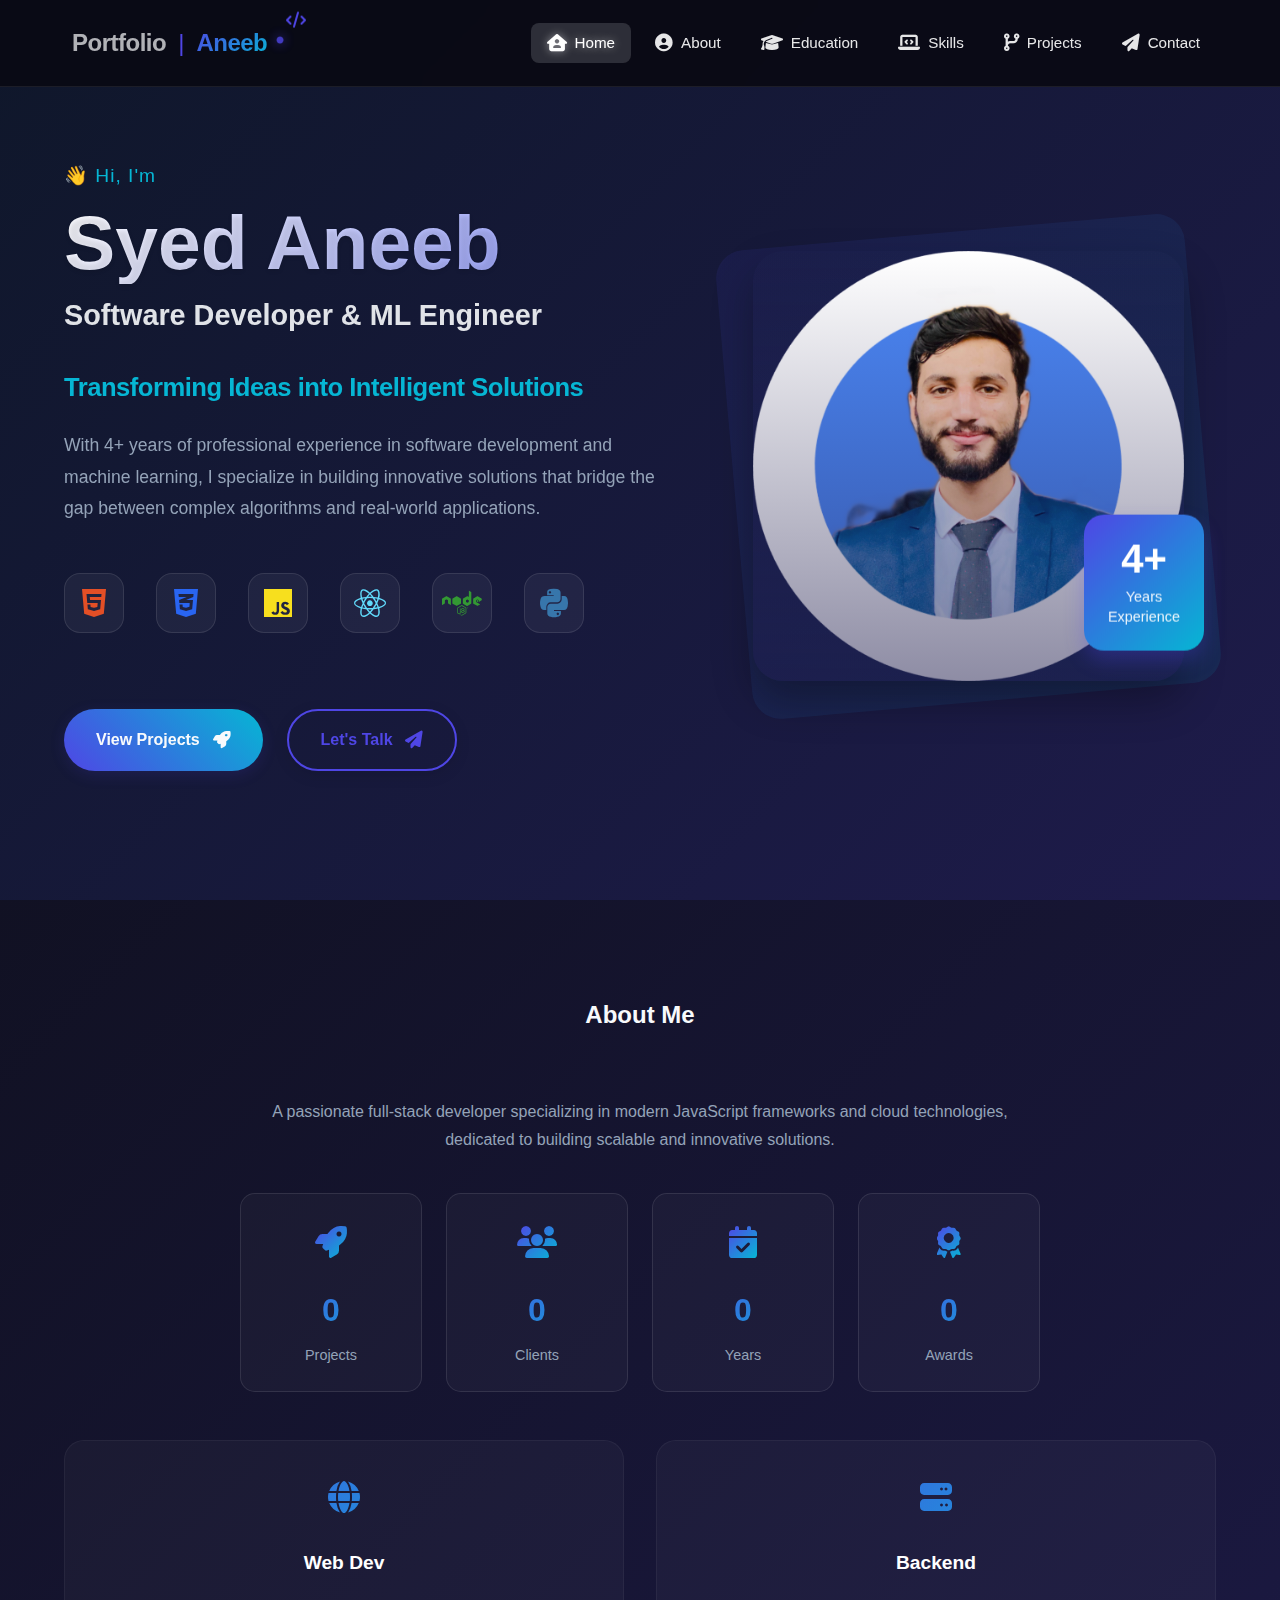
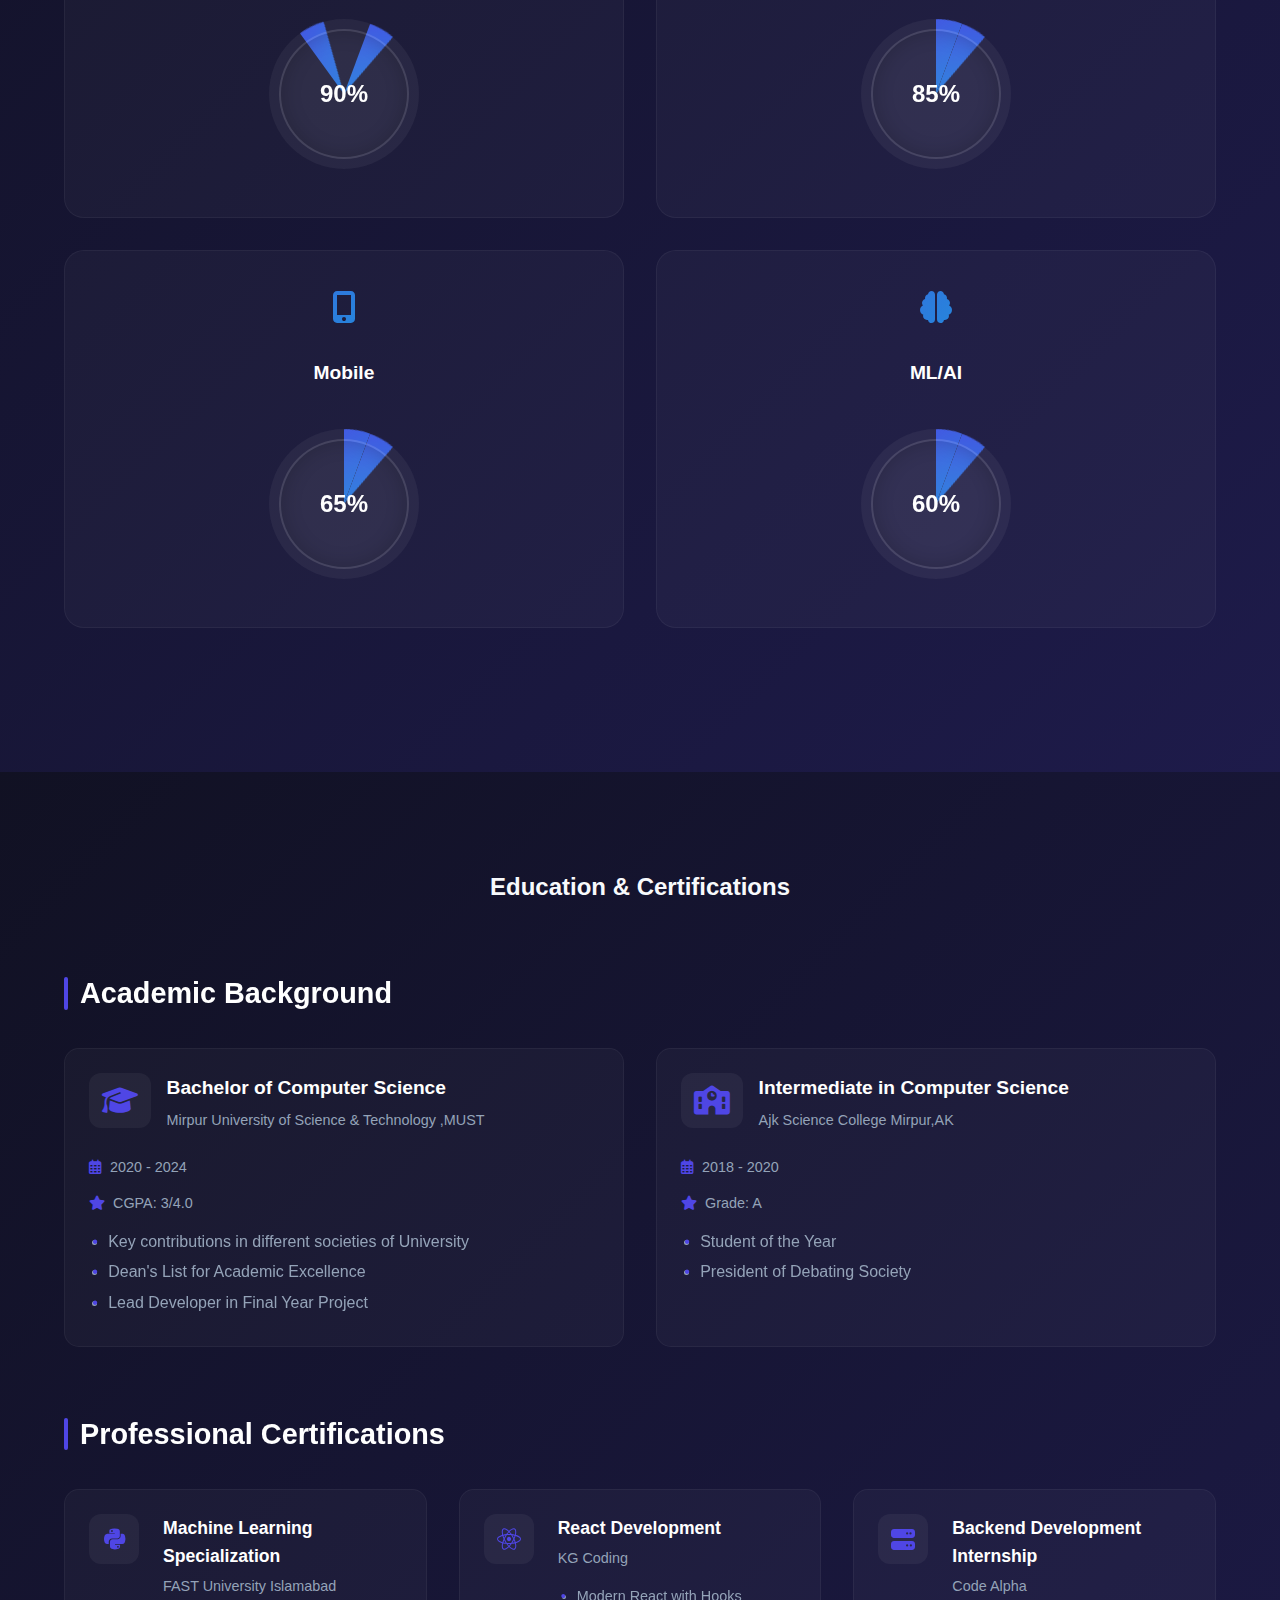
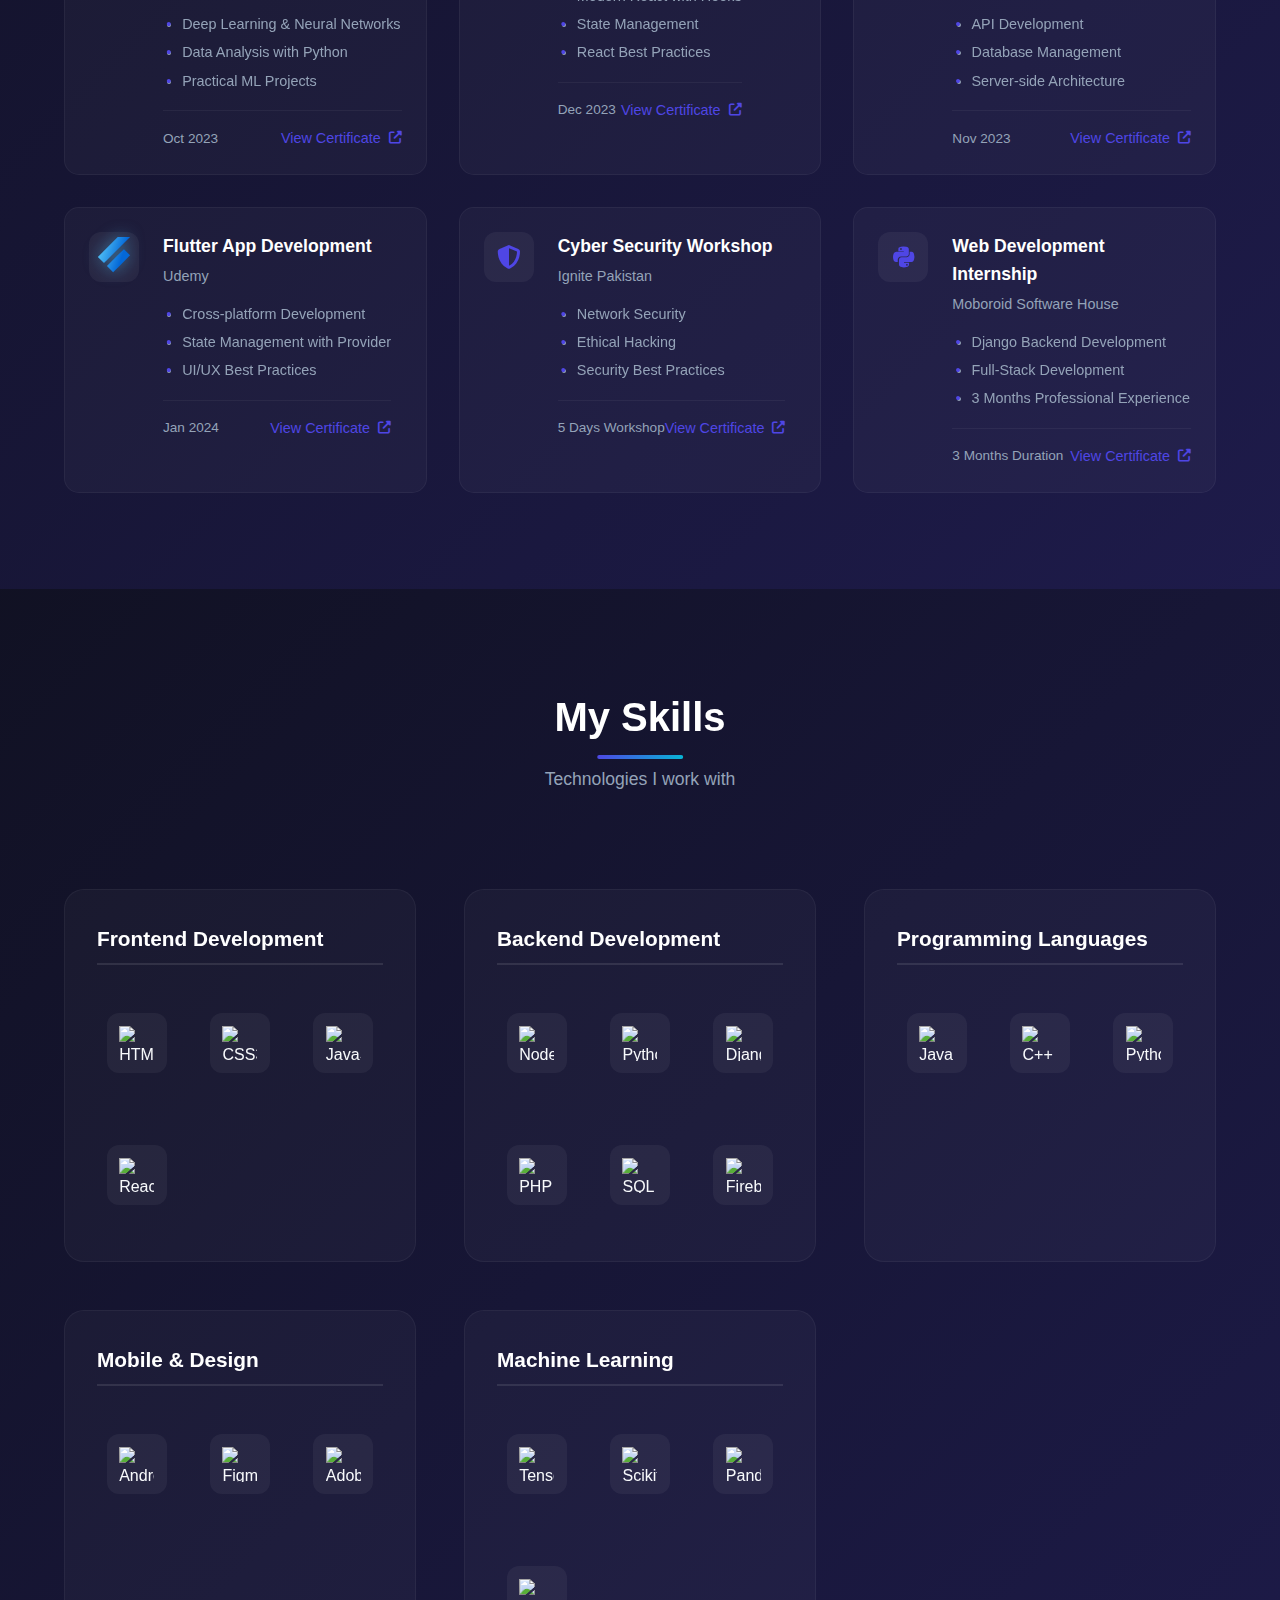
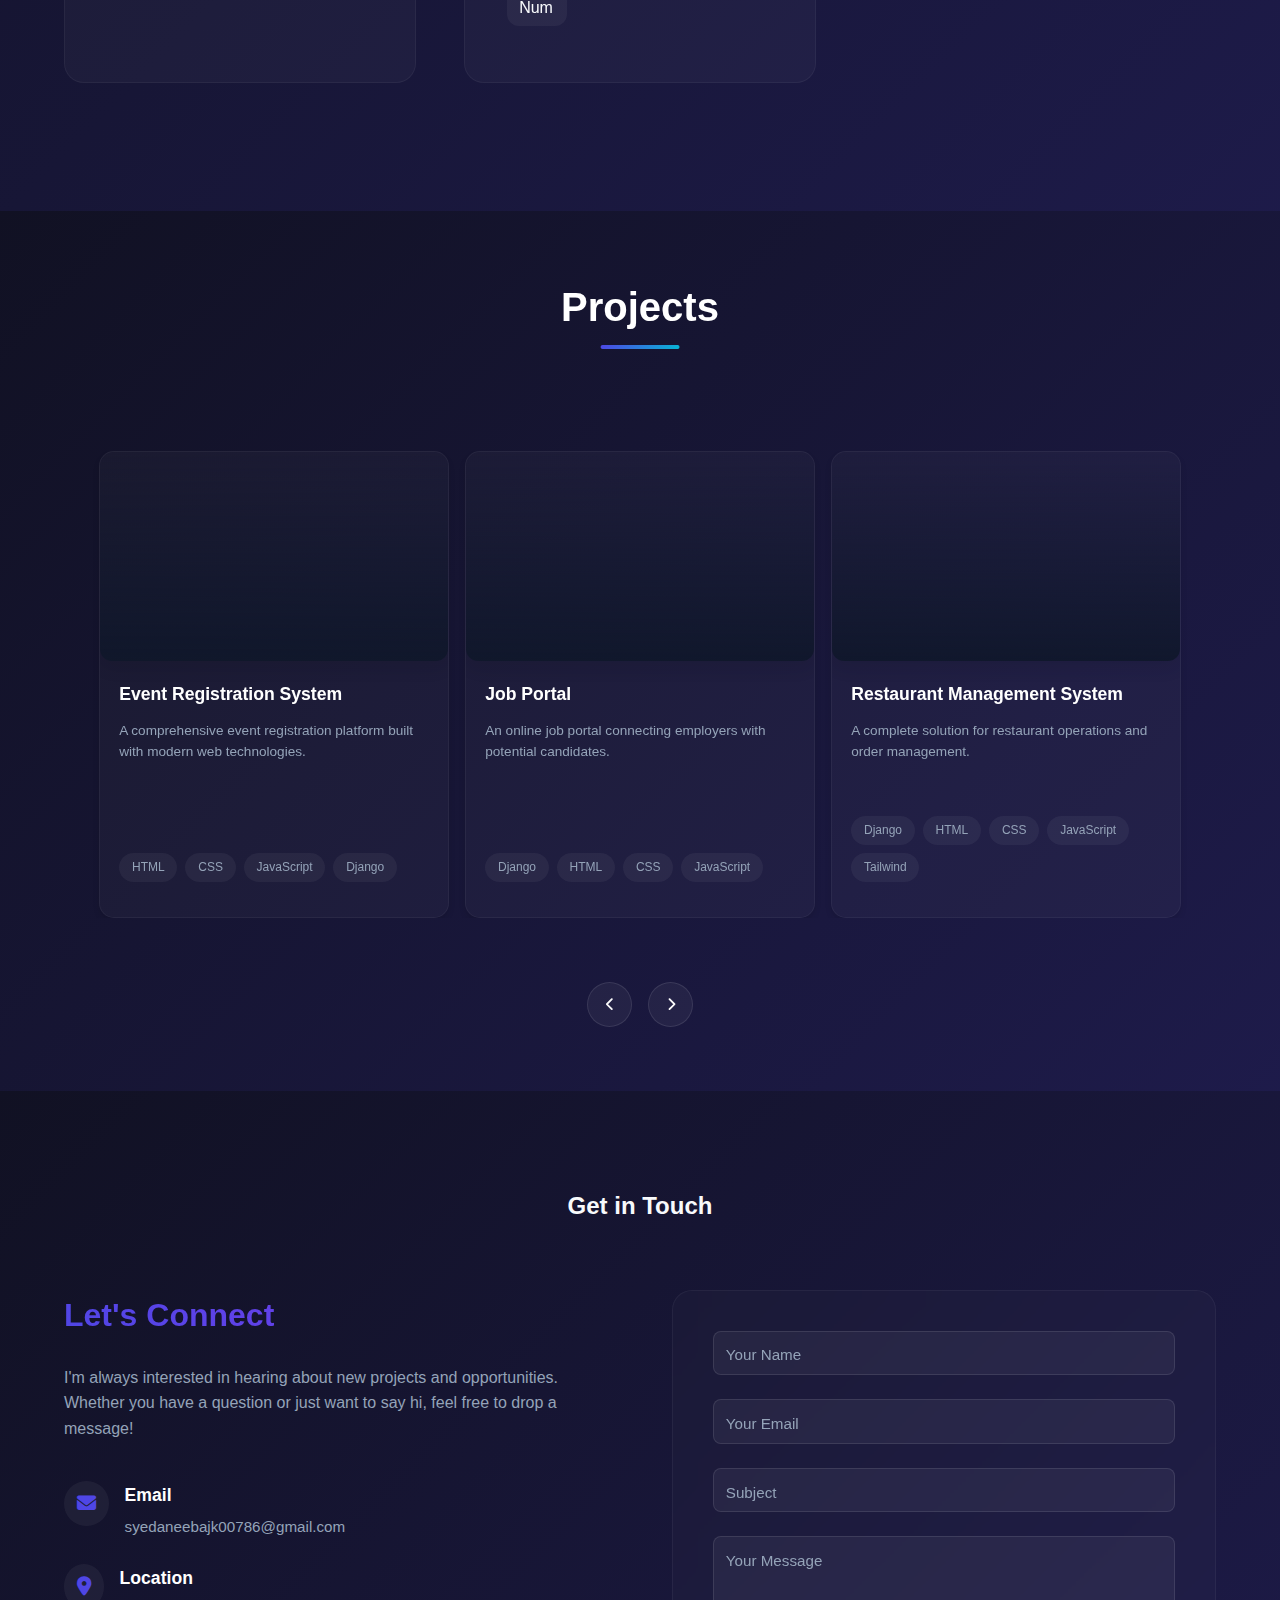
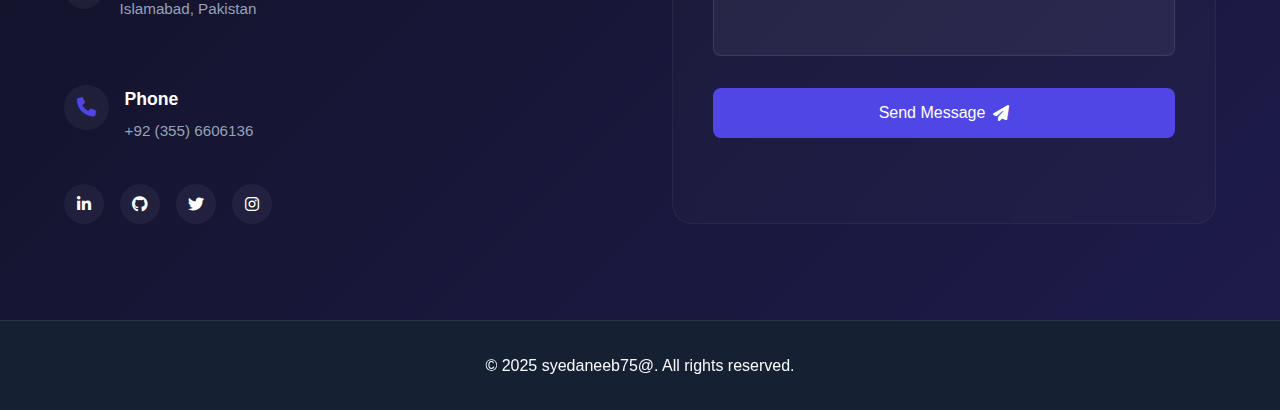
==== index.html @ 573201ad "Create index.html" ====
<!DOCTYPE html>
<html>
<head>
    <meta http-equiv="refresh" content="0; url=html/index.html">
    <title>Redirecting...</title>
</head>
<body>
    <p>If you are not redirected automatically, <a href="html/index.html">click here</a>.</p>
</body>
</html>
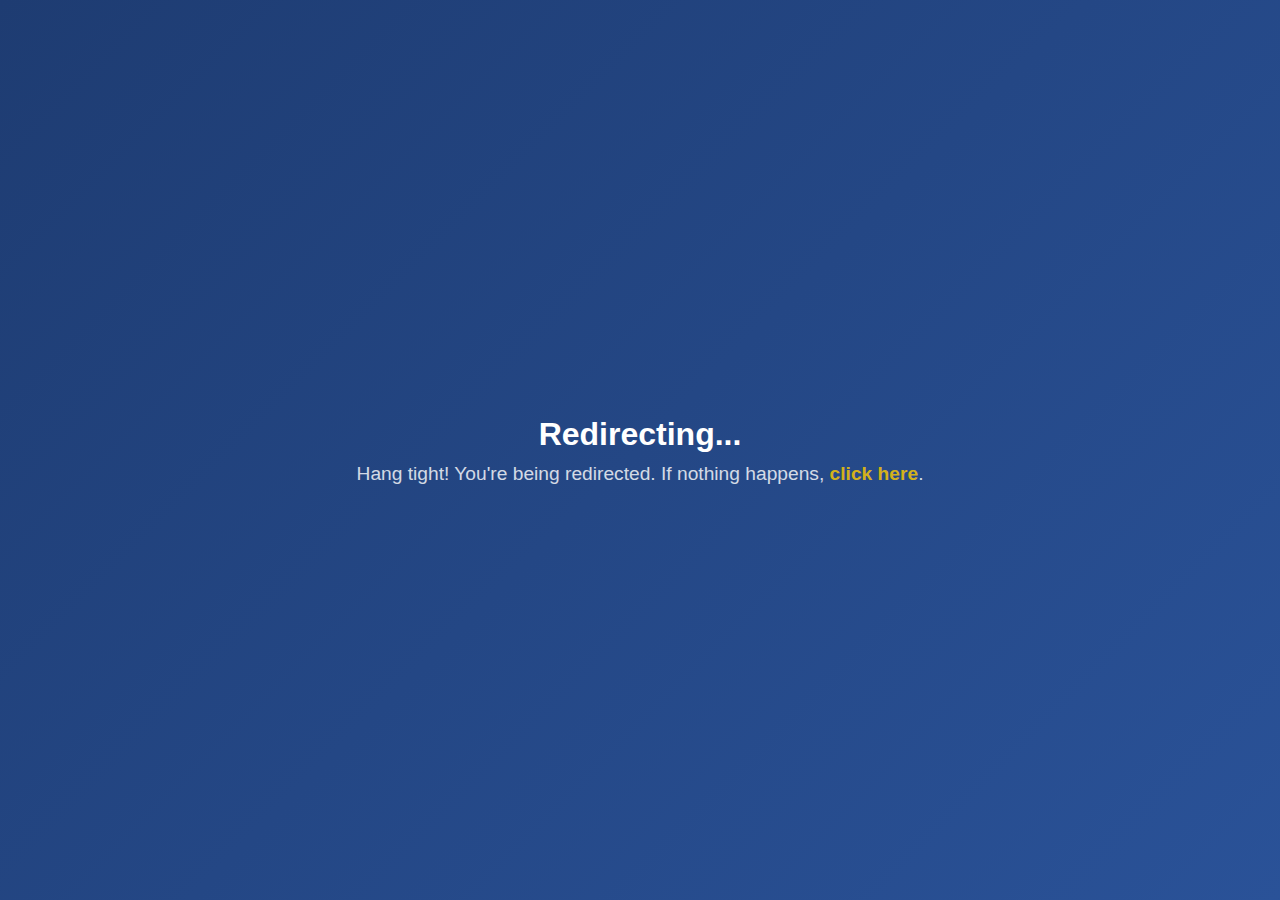
==== commit f04a4215: "Update index.html" ====
--- a/index.html
+++ b/index.html
@@ -1,10 +1,63 @@
 <!DOCTYPE html>
-<html>
+<html lang="en">
 <head>
-    <meta http-equiv="refresh" content="0; url=html/index.html">
+    <meta charset="UTF-8">
+    <meta name="viewport" content="width=device-width, initial-scale=1.0">
+    <meta http-equiv="refresh" content="3; url=html/index.html">
     <title>Redirecting...</title>
+    <style>
+        * {
+            margin: 0;
+            padding: 0;
+            box-sizing: border-box;
+            font-family: "Arial", sans-serif;
+        }
+        body {
+            display: flex;
+            justify-content: center;
+            align-items: center;
+            height: 100vh;
+            background: linear-gradient(135deg, #1e3c72, #2a5298);
+            color: #fff;
+            text-align: center;
+        }
+        .container {
+            animation: fadeIn 1.5s ease-in-out;
+        }
+        h1 {
+            font-size: 2rem;
+            margin-bottom: 10px;
+        }
+        p {
+            font-size: 1.2rem;
+            opacity: 0.8;
+        }
+        a {
+            color: #ffcc00;
+            text-decoration: none;
+            font-weight: bold;
+            transition: 0.3s;
+        }
+        a:hover {
+            text-decoration: underline;
+            color: #ffd700;
+        }
+        @keyframes fadeIn {
+            from {
+                opacity: 0;
+                transform: translateY(-10px);
+            }
+            to {
+                opacity: 1;
+                transform: translateY(0);
+            }
+        }
+    </style>
 </head>
 <body>
-    <p>If you are not redirected automatically, <a href="html/index.html">click here</a>.</p>
+    <div class="container">
+        <h1>Redirecting...</h1>
+        <p>Hang tight! You're being redirected. If nothing happens, <a href="html/index.html">click here</a>.</p>
+    </div>
 </body>
 </html>
